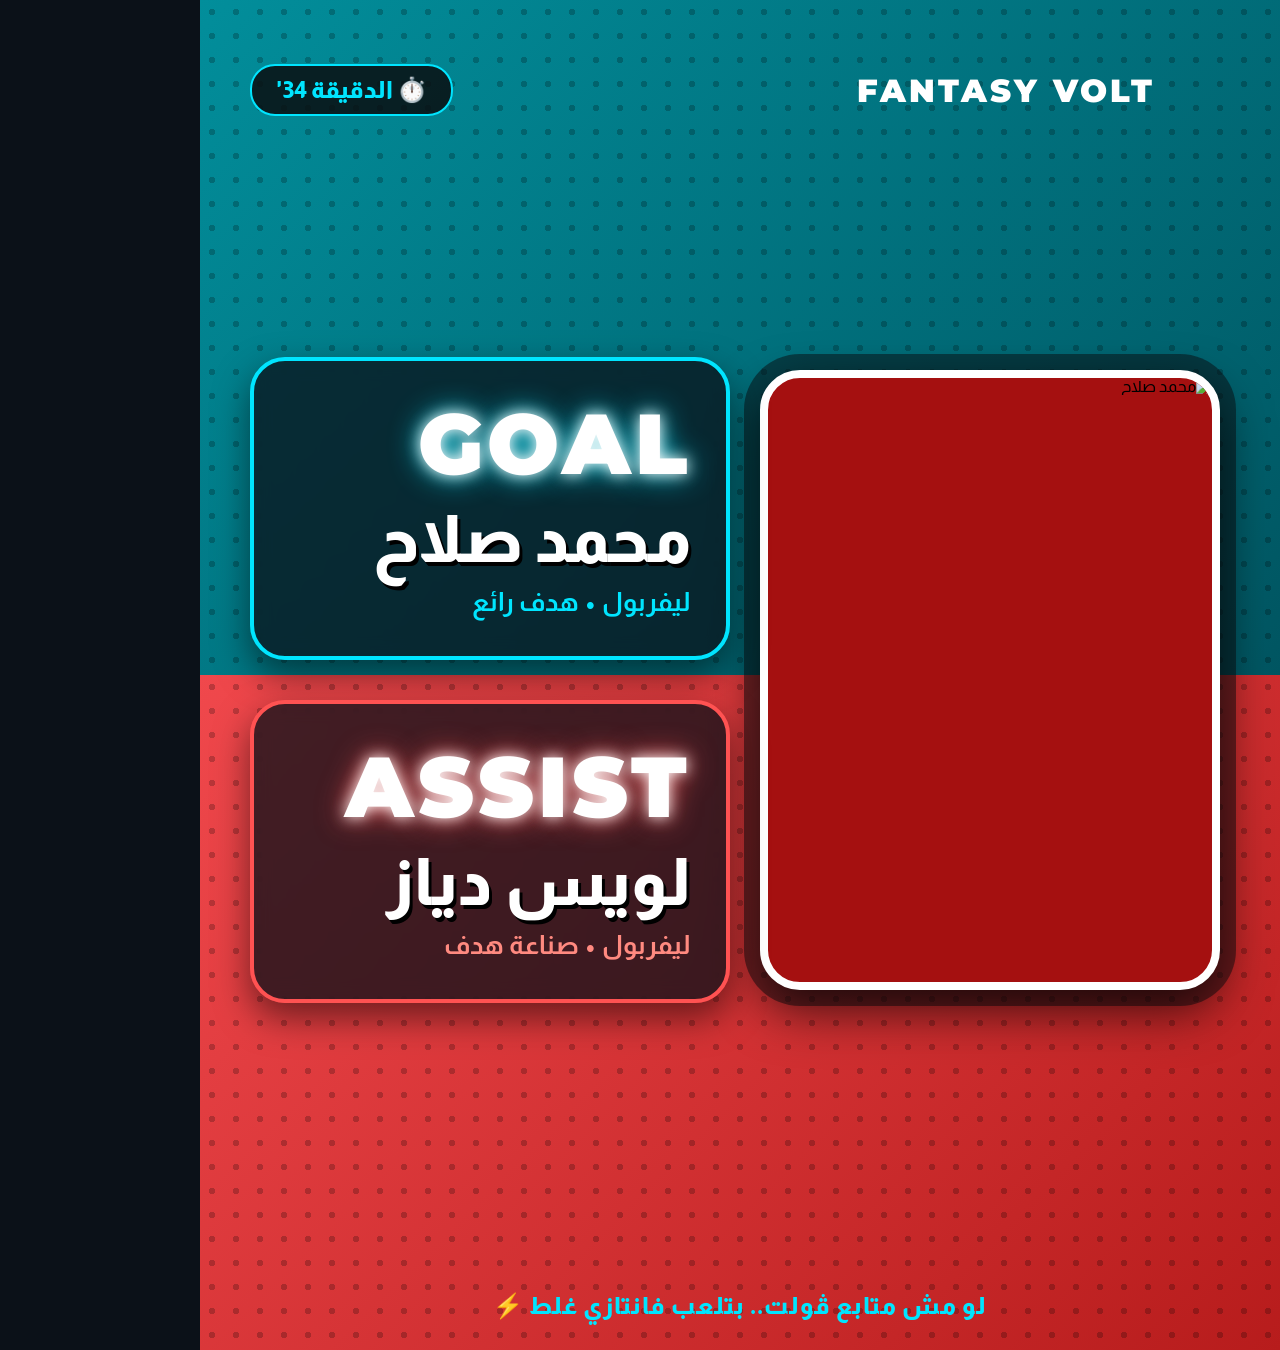
==== templates/temp_vector_goal.html @ 8c93d75e "feat: Vector-Art Goal Card system (1080x1350 Pop-Art Halftone style with player vector illustrations" ====
<!DOCTYPE html>
<html lang="ar" dir="rtl">
<head>
<meta charset="utf-8">
<style>
  @import url('https://fonts.googleapis.com/css2?family=Almarai:wght@700;800&family=Montserrat:wght@900&display=swap');
  * { box-sizing: border-box; margin: 0; padding: 0; }
  body {
    width: 1080px; height: 1350px; overflow: hidden;
    background: #0B1118; font-family: 'Almarai', sans-serif;
    position: relative; display: flex; flex-direction: column;
  }
  .bg-top {
    position: absolute; top: 0; left: 0; width: 1080px; height: 675px;
    background: linear-gradient(135deg, #028E9B 0%, #005662 100%);
  }
  .bg-bottom {
    position: absolute; bottom: 0; left: 0; width: 1080px; height: 675px;
    background: linear-gradient(135deg, #F0484C 0%, #B71C1C 100%);
  }
  .halftone {
    position: absolute; width: 100%; height: 100%;
    background-image: radial-gradient(rgba(0, 0, 0, 0.22) 20%, transparent 20%);
    background-size: 24px 24px; pointer-events: none;
  }
  .container {
    position: relative; z-index: 2; width: 1080px; height: 1350px;
    display: flex; flex-direction: column; padding: 60px 50px;
  }
  .top-brand {
    display: flex; align-items: center; justify-content: space-between;
    width: 100%; margin-bottom: 20px;
  }
  .brand-logo-wrap { display: flex; align-items: center; gap: 15px; }
  .brand-lion {
    width: 60px; height: 60px;
    background: url('file:///C:/Users/Mogz/fantasy-volt/assets/pl_lion_600.png') no-repeat center;
    background-size: contain; filter: brightness(0) invert(1);
  }
  .brand-title {
    font-family: 'Montserrat', sans-serif; font-size: 32px; font-weight: 900;
    color: #FFFFFF; letter-spacing: 3px;
  }
  .match-pill {
    background: rgba(10, 13, 16, 0.85); border: 2px solid #00E5FF;
    padding: 10px 24px; border-radius: 25px; color: #00E5FF;
    font-size: 24px; font-weight: 800;
  }
  .main-grid {
    display: flex; align-items: center; justify-content: space-between;
    margin-top: 40px; height: 1000px;
  }
  .vector-hero-container {
    width: 480px; height: 900px; display: flex;
    flex-direction: column; align-items: center; justify-content: center;
  }
  .vector-frame {
    width: 460px; height: 620px; border-radius: 40px; overflow: hidden;
    position: relative; border: 8px solid #FFFFFF;
    box-shadow: 0 20px 50px rgba(0,0,0,0.7), 0 0 0 16px rgba(10, 13, 16, 0.5);
    background: #A51010;
  }
  .vector-img { width: 100%; height: 100%; object-fit: cover; }
  .details-container {
    width: 480px; display: flex; flex-direction: column; gap: 40px;
  }
  .action-block {
    background: rgba(10, 17, 24, 0.75); backdrop-filter: blur(10px);
    border-radius: 35px; padding: 40px 35px; border: 4px solid #00E5FF;
    box-shadow: 0 15px 35px rgba(0,0,0,0.5); display: flex; flex-direction: column;
  }
  .assist-block { border-color: #FF5252; }
  .action-tag {
    font-family: 'Montserrat', sans-serif; font-size: 85px; font-weight: 900;
    color: #FFFFFF; letter-spacing: 4px; line-height: 1; margin-bottom: 15px;
    text-shadow: 0 0 15px #FFFFFF, 0 0 30px rgba(0, 229, 255, 0.9);
  }
  .assist-tag {
    text-shadow: 0 0 15px #FFFFFF, 0 0 30px rgba(255, 82, 82, 0.9);
  }
  .player-name {
    font-size: 65px; font-weight: 800; color: #FFFFFF;
    text-shadow: 3px 4px 0px #000000; line-height: 1.2;
  }
  .team-sub { font-size: 26px; font-weight: 700; color: #00E5FF; margin-top: 8px; }
  .assist-team { color: #FF8A80; }
  .footer-slogan {
    position: absolute; bottom: 30px; left: 50%;
    transform: translateX(-50%); font-size: 24px; font-weight: 800;
    color: #00E5FF; letter-spacing: 1px;
  }
</style>
</head>
<body>
  <div class="bg-top"><div class="halftone"></div></div>
  <div class="bg-bottom"><div class="halftone"></div></div>
  <div class="container">
    <div class="top-brand">
      <div class="brand-logo-wrap">
        <div class="brand-lion"></div>
        <div class="brand-title">FANTASY VOLT</div>
      </div>
      <div class="match-pill">⏱️ الدقيقة 34'</div>
    </div>
    <div class="main-grid">
      <div class="vector-hero-container">
        <div class="vector-frame">
          <img class="vector-img" src="file:///C:/Users/Mogz/fantasy-volt/assets/vectors/salah_pop.jpg" alt="محمد صلاح">
        </div>
      </div>
      <div class="details-container">
        <div class="action-block">
          <div class="action-tag">GOAL</div>
          <div class="player-name">محمد صلاح</div>
          <div class="team-sub">ليفربول • هدف رائع</div>
        </div>
        <div class="action-block assist-block">
          <div class="action-tag assist-tag">ASSIST</div>
          <div class="player-name">لويس دياز</div>
          <div class="team-sub assist-team">ليفربول • صناعة هدف</div>
        </div>
      </div>
    </div>
    <div class="footer-slogan">لو مش متابع ڤولت.. بتلعب فانتازي غلط ⚡</div>
  </div>
</body>
</html>
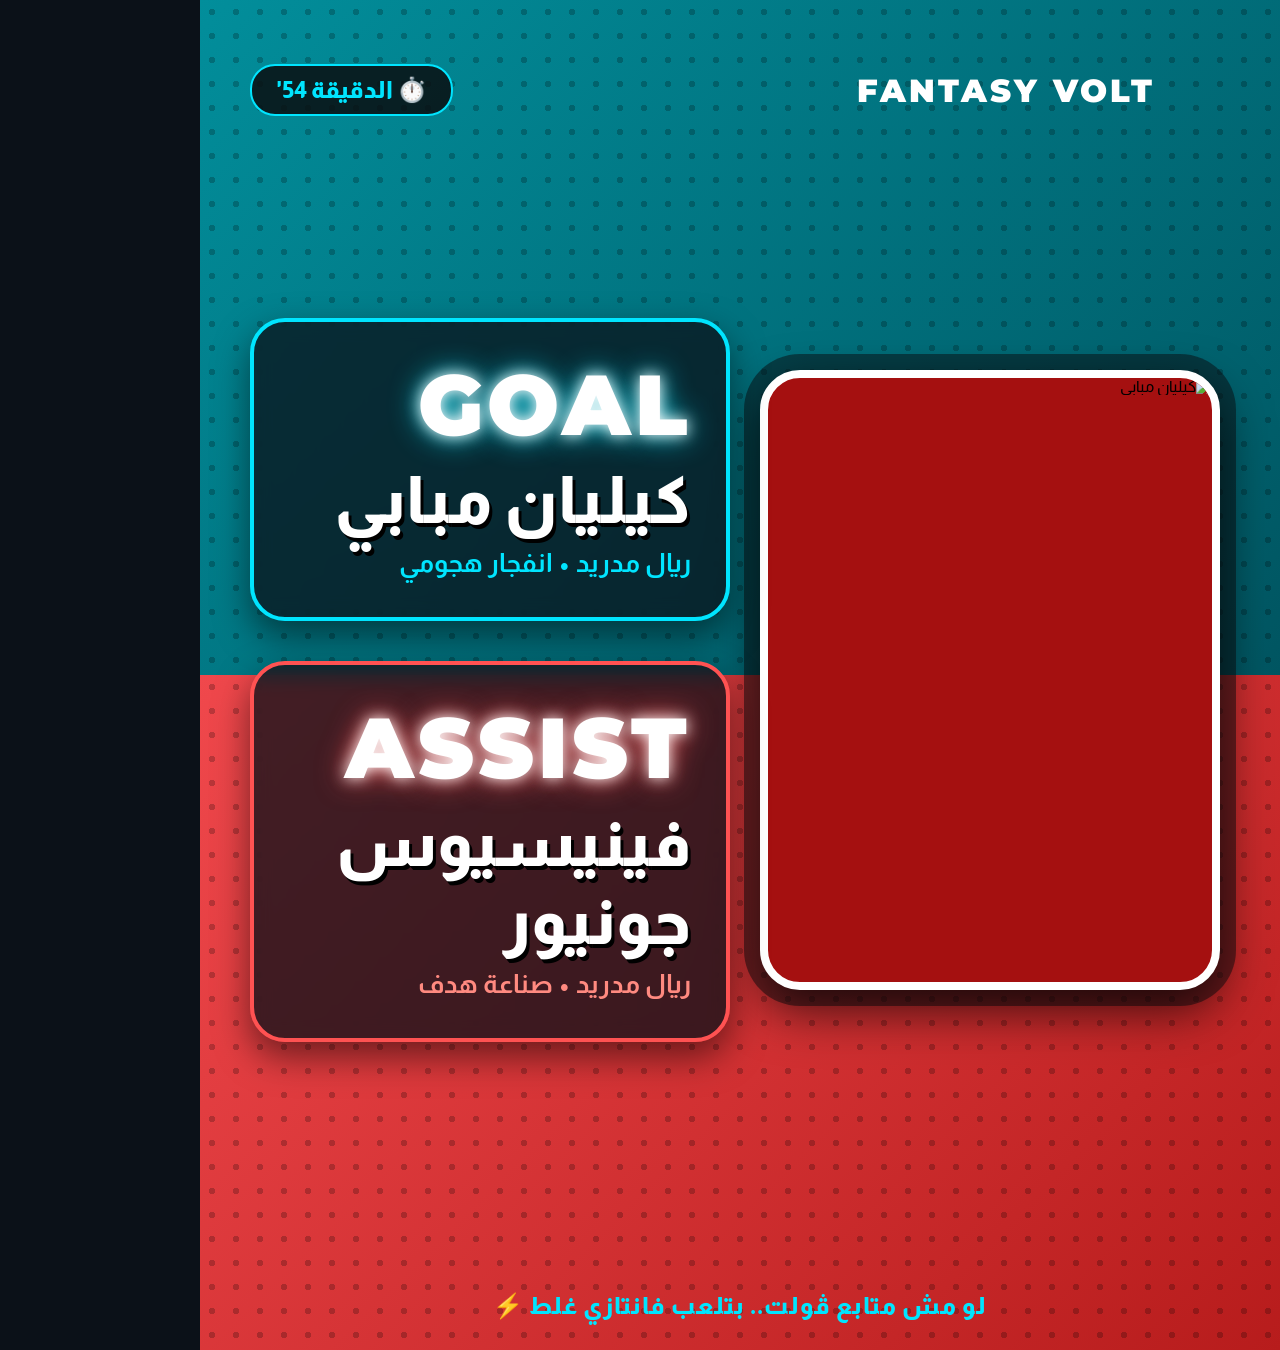
==== commit 1896f2a9: "feat: Kylian Mbappe vector cartoon asset and card generation" ====
--- a/templates/temp_vector_goal.html
+++ b/templates/temp_vector_goal.html
@@ -100,24 +100,24 @@
         <div class="brand-lion"></div>
         <div class="brand-title">FANTASY VOLT</div>
       </div>
-      <div class="match-pill">⏱️ الدقيقة 34'</div>
+      <div class="match-pill">⏱️ الدقيقة 54'</div>
     </div>
     <div class="main-grid">
       <div class="vector-hero-container">
         <div class="vector-frame">
-          <img class="vector-img" src="file:///C:/Users/Mogz/fantasy-volt/assets/vectors/salah_pop.jpg" alt="محمد صلاح">
+          <img class="vector-img" src="file:///C:/Users/Mogz/fantasy-volt/assets/vectors/mbappe_transparent.png" alt="كيليان مبابي">
         </div>
       </div>
       <div class="details-container">
         <div class="action-block">
           <div class="action-tag">GOAL</div>
-          <div class="player-name">محمد صلاح</div>
-          <div class="team-sub">ليفربول • هدف رائع</div>
+          <div class="player-name">كيليان مبابي</div>
+          <div class="team-sub">ريال مدريد • انفجار هجومي</div>
         </div>
         <div class="action-block assist-block">
           <div class="action-tag assist-tag">ASSIST</div>
-          <div class="player-name">لويس دياز</div>
-          <div class="team-sub assist-team">ليفربول • صناعة هدف</div>
+          <div class="player-name">فينيسيوس جونيور</div>
+          <div class="team-sub assist-team">ريال مدريد • صناعة هدف</div>
         </div>
       </div>
     </div>
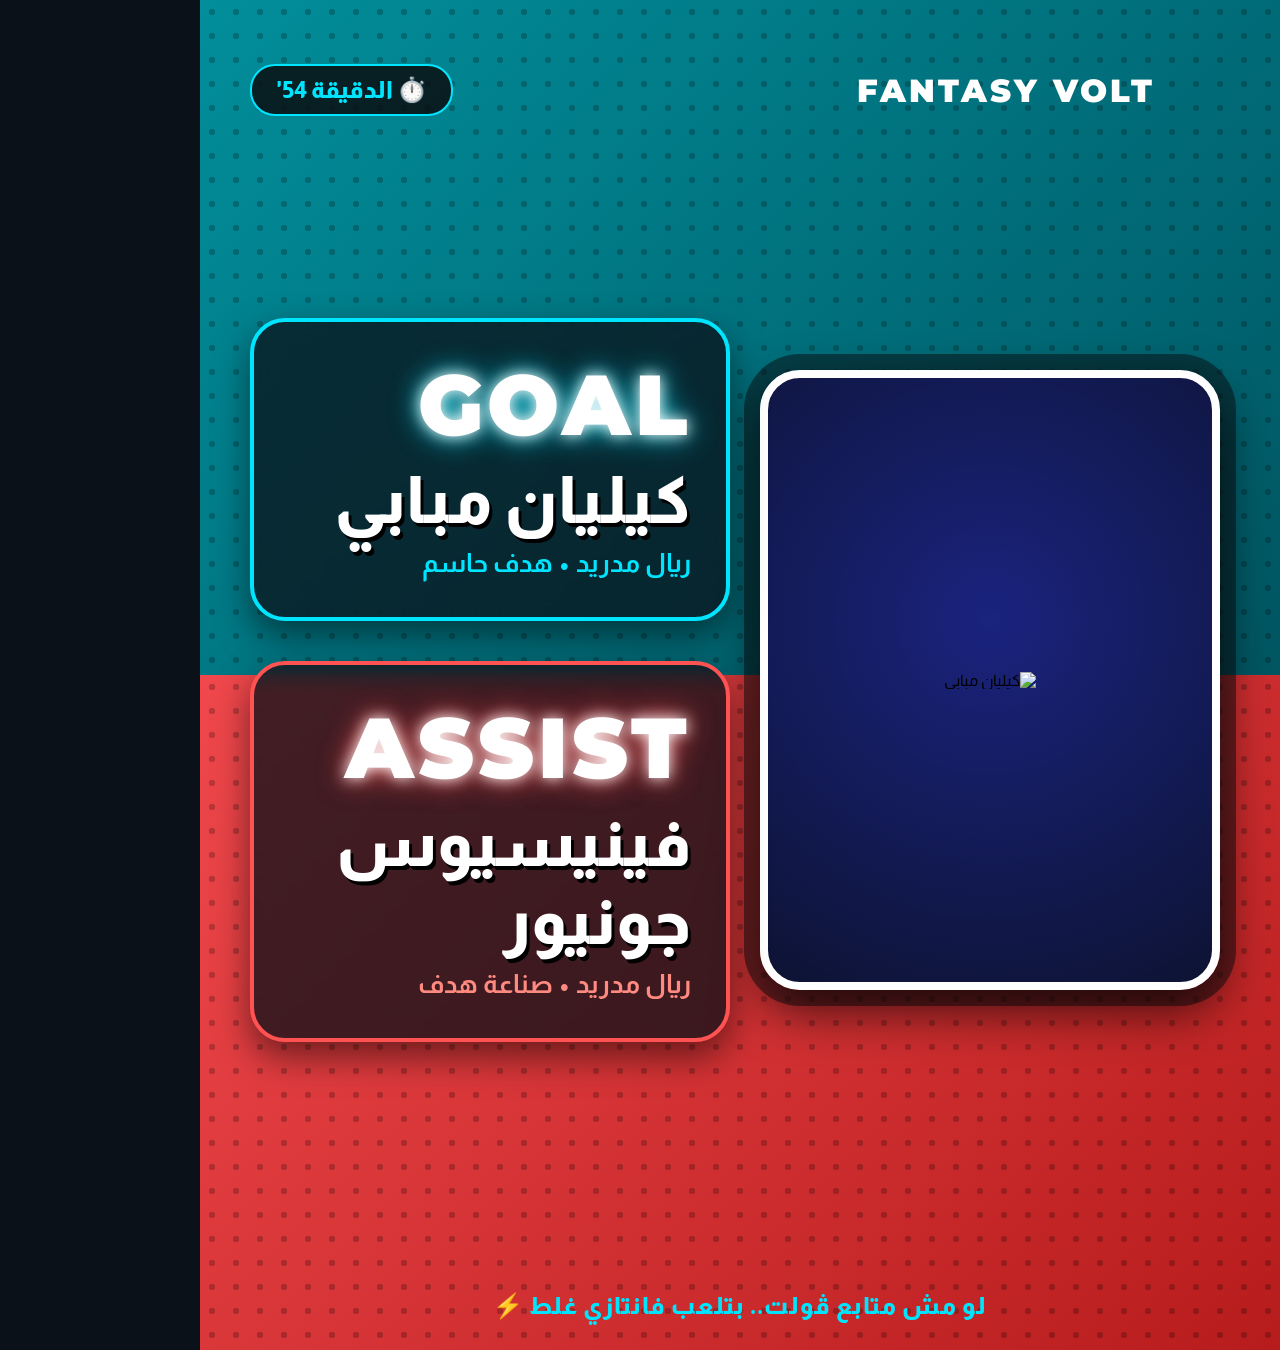
==== commit 6b15645e: "feat: smart dual-mode goal card (superstar pop-art vector vs ordinary pure typography no-photo)" ====
--- a/templates/temp_vector_goal.html
+++ b/templates/temp_vector_goal.html
@@ -58,9 +58,10 @@
     width: 460px; height: 620px; border-radius: 40px; overflow: hidden;
     position: relative; border: 8px solid #FFFFFF;
     box-shadow: 0 20px 50px rgba(0,0,0,0.7), 0 0 0 16px rgba(10, 13, 16, 0.5);
-    background: #A51010;
+    background: radial-gradient(circle at 50% 40%, #1A237E 0%, #0D1333 100%);
+    display: flex; align-items: center; justify-content: center;
   }
-  .vector-img { width: 100%; height: 100%; object-fit: cover; }
+  .vector-img { max-width: 95%; max-height: 95%; object-fit: contain; }
   .details-container {
     width: 480px; display: flex; flex-direction: column; gap: 40px;
   }
@@ -112,7 +113,7 @@
         <div class="action-block">
           <div class="action-tag">GOAL</div>
           <div class="player-name">كيليان مبابي</div>
-          <div class="team-sub">ريال مدريد • انفجار هجومي</div>
+          <div class="team-sub">ريال مدريد • هدف حاسم</div>
         </div>
         <div class="action-block assist-block">
           <div class="action-tag assist-tag">ASSIST</div>
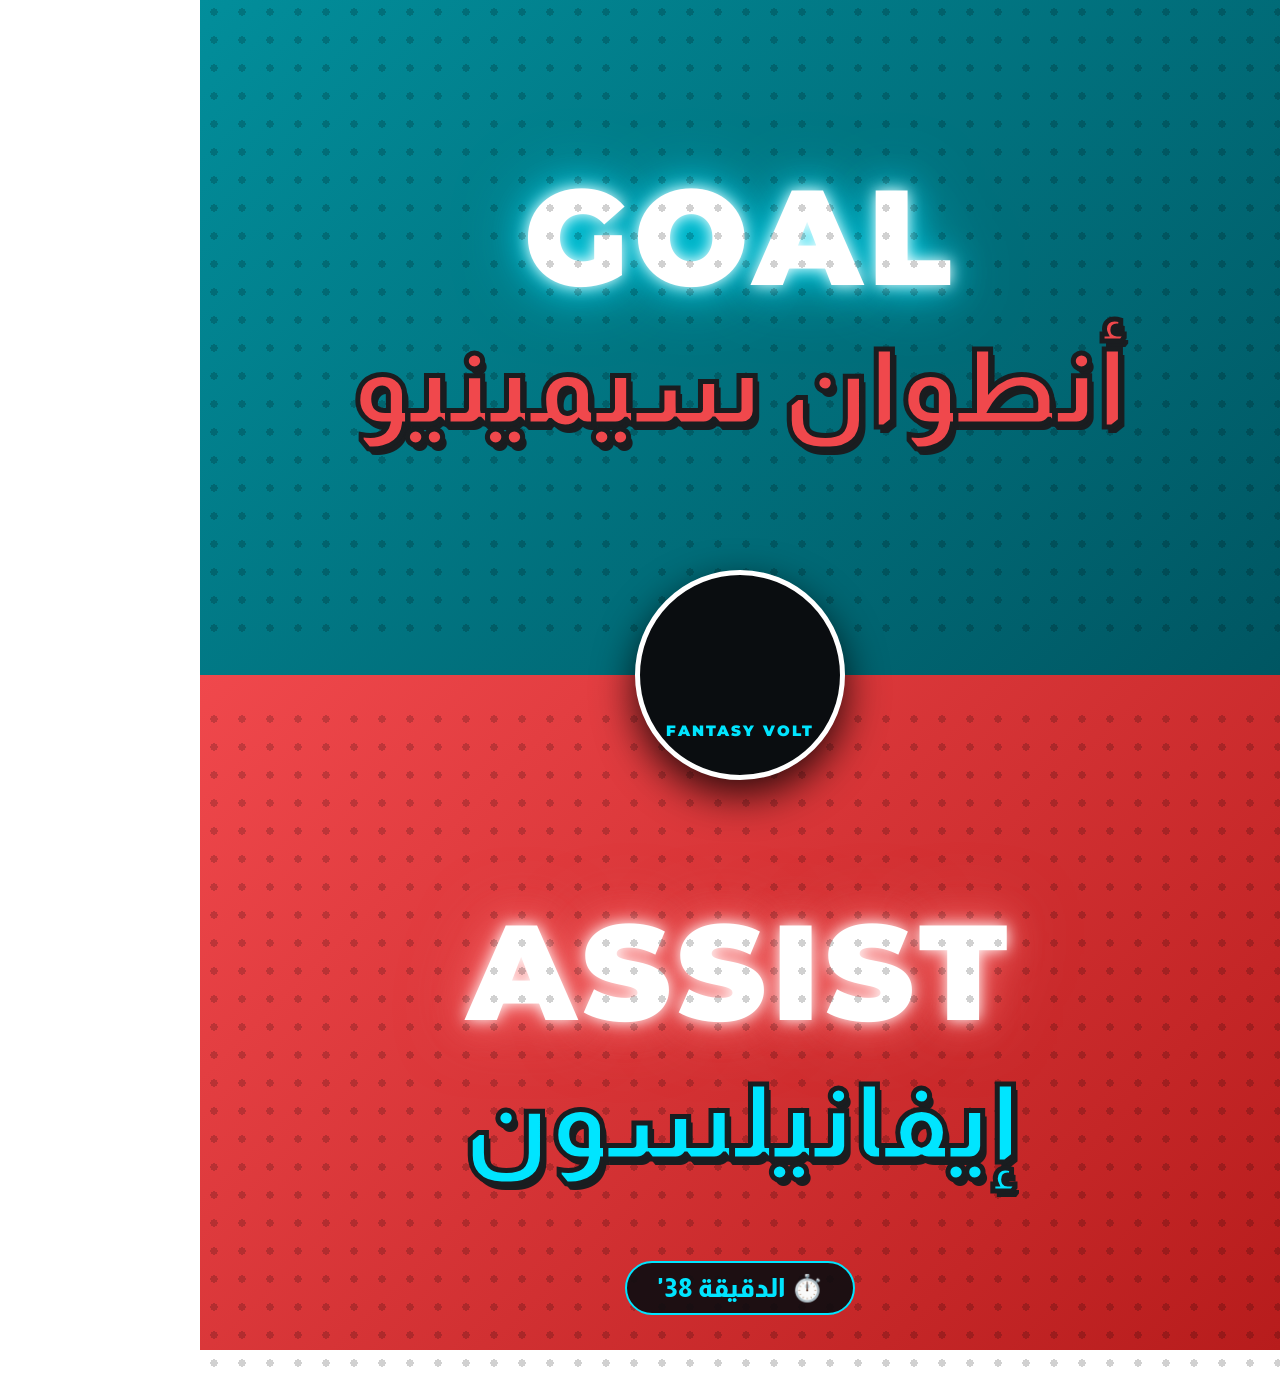
==== commit 10b86809: "feat: complete realistic automated pipeline (player photo fetching, pop-art vectorizer, ordinary pur" ====
--- a/templates/temp_vector_goal.html
+++ b/templates/temp_vector_goal.html
@@ -7,122 +7,85 @@
   * { box-sizing: border-box; margin: 0; padding: 0; }
   body {
     width: 1080px; height: 1350px; overflow: hidden;
-    background: #0B1118; font-family: 'Almarai', sans-serif;
-    position: relative; display: flex; flex-direction: column;
+    font-family: 'Almarai', sans-serif; position: relative;
+    display: flex; flex-direction: column;
   }
-  .bg-top {
-    position: absolute; top: 0; left: 0; width: 1080px; height: 675px;
+  .top-half {
+    width: 1080px; height: 675px;
     background: linear-gradient(135deg, #028E9B 0%, #005662 100%);
+    display: flex; flex-direction: column; align-items: center; justify-content: center;
+    padding-bottom: 60px; position: relative;
   }
-  .bg-bottom {
-    position: absolute; bottom: 0; left: 0; width: 1080px; height: 675px;
+  .bottom-half {
+    width: 1080px; height: 675px;
     background: linear-gradient(135deg, #F0484C 0%, #B71C1C 100%);
+    display: flex; flex-direction: column; align-items: center; justify-content: center;
+    padding-top: 60px; position: relative;
   }
   .halftone {
     position: absolute; width: 100%; height: 100%;
-    background-image: radial-gradient(rgba(0, 0, 0, 0.22) 20%, transparent 20%);
-    background-size: 24px 24px; pointer-events: none;
+    background-image: radial-gradient(rgba(0, 0, 0, 0.18) 18%, transparent 18%);
+    background-size: 28px 28px; pointer-events: none;
   }
-  .container {
-    position: relative; z-index: 2; width: 1080px; height: 1350px;
-    display: flex; flex-direction: column; padding: 60px 50px;
+  .english-tag {
+    font-family: 'Montserrat', sans-serif; font-size: 135px; font-weight: 900;
+    color: #FFFFFF; letter-spacing: 6px; line-height: 1; margin-bottom: 25px;
+    text-shadow: 0 0 15px #FFFFFF, 0 0 35px rgba(0, 229, 255, 0.95), 0 0 70px rgba(0, 229, 255, 0.6);
   }
-  .top-brand {
-    display: flex; align-items: center; justify-content: space-between;
-    width: 100%; margin-bottom: 20px;
+  .assist-tag {
+    text-shadow: 0 0 15px #FFFFFF, 0 0 35px rgba(255, 120, 120, 0.95), 0 0 70px rgba(255, 120, 120, 0.6);
   }
-  .brand-logo-wrap { display: flex; align-items: center; gap: 15px; }
-  .brand-lion {
-    width: 60px; height: 60px;
+  .player-name-top {
+    font-size: 105px; font-weight: 800; color: #F0484C;
+    -webkit-text-stroke: 5px #1A1D20; text-shadow: 4px 6px 0px #1A1D20;
+    z-index: 2;
+  }
+  .player-name-bottom {
+    font-size: 105px; font-weight: 800; color: #00E5FF;
+    -webkit-text-stroke: 5px #1A1D20; text-shadow: 4px 6px 0px #1A1D20;
+    z-index: 2;
+  }
+  .center-badge {
+    position: absolute; top: 50%; left: 50%; transform: translate(-50%, -50%);
+    width: 210px; height: 210px; background: #0A0D10; border-radius: 50%;
+    border: 5px solid #FFFFFF; box-shadow: 0 15px 40px rgba(0,0,0,0.8);
+    display: flex; flex-direction: column; align-items: center; justify-content: center;
+    z-index: 10;
+  }
+  .badge-lion {
+    width: 105px; height: 105px;
     background: url('file:///C:/Users/Mogz/fantasy-volt/assets/pl_lion_600.png') no-repeat center;
     background-size: contain; filter: brightness(0) invert(1);
   }
-  .brand-title {
-    font-family: 'Montserrat', sans-serif; font-size: 32px; font-weight: 900;
-    color: #FFFFFF; letter-spacing: 3px;
+  .badge-txt {
+    font-family: 'Montserrat', sans-serif; font-size: 15px; font-weight: 900;
+    color: #00E5FF; letter-spacing: 2px; margin-top: 5px;
   }
-  .match-pill {
-    background: rgba(10, 13, 16, 0.85); border: 2px solid #00E5FF;
-    padding: 10px 24px; border-radius: 25px; color: #00E5FF;
-    font-size: 24px; font-weight: 800;
-  }
-  .main-grid {
-    display: flex; align-items: center; justify-content: space-between;
-    margin-top: 40px; height: 1000px;
-  }
-  .vector-hero-container {
-    width: 480px; height: 900px; display: flex;
-    flex-direction: column; align-items: center; justify-content: center;
-  }
-  .vector-frame {
-    width: 460px; height: 620px; border-radius: 40px; overflow: hidden;
-    position: relative; border: 8px solid #FFFFFF;
-    box-shadow: 0 20px 50px rgba(0,0,0,0.7), 0 0 0 16px rgba(10, 13, 16, 0.5);
-    background: radial-gradient(circle at 50% 40%, #1A237E 0%, #0D1333 100%);
-    display: flex; align-items: center; justify-content: center;
-  }
-  .vector-img { max-width: 95%; max-height: 95%; object-fit: contain; }
-  .details-container {
-    width: 480px; display: flex; flex-direction: column; gap: 40px;
-  }
-  .action-block {
-    background: rgba(10, 17, 24, 0.75); backdrop-filter: blur(10px);
-    border-radius: 35px; padding: 40px 35px; border: 4px solid #00E5FF;
-    box-shadow: 0 15px 35px rgba(0,0,0,0.5); display: flex; flex-direction: column;
-  }
-  .assist-block { border-color: #FF5252; }
-  .action-tag {
-    font-family: 'Montserrat', sans-serif; font-size: 85px; font-weight: 900;
-    color: #FFFFFF; letter-spacing: 4px; line-height: 1; margin-bottom: 15px;
-    text-shadow: 0 0 15px #FFFFFF, 0 0 30px rgba(0, 229, 255, 0.9);
-  }
-  .assist-tag {
-    text-shadow: 0 0 15px #FFFFFF, 0 0 30px rgba(255, 82, 82, 0.9);
-  }
-  .player-name {
-    font-size: 65px; font-weight: 800; color: #FFFFFF;
-    text-shadow: 3px 4px 0px #000000; line-height: 1.2;
-  }
-  .team-sub { font-size: 26px; font-weight: 700; color: #00E5FF; margin-top: 8px; }
-  .assist-team { color: #FF8A80; }
-  .footer-slogan {
-    position: absolute; bottom: 30px; left: 50%;
-    transform: translateX(-50%); font-size: 24px; font-weight: 800;
-    color: #00E5FF; letter-spacing: 1px;
+  .minute-pill {
+    position: absolute; bottom: 35px;
+    background: rgba(10, 13, 16, 0.9); border: 2px solid #00E5FF;
+    padding: 10px 30px; border-radius: 30px; color: #00E5FF;
+    font-size: 26px; font-weight: 800;
   }
 </style>
 </head>
 <body>
-  <div class="bg-top"><div class="halftone"></div></div>
-  <div class="bg-bottom"><div class="halftone"></div></div>
-  <div class="container">
-    <div class="top-brand">
-      <div class="brand-logo-wrap">
-        <div class="brand-lion"></div>
-        <div class="brand-title">FANTASY VOLT</div>
-      </div>
-      <div class="match-pill">⏱️ الدقيقة 54'</div>
-    </div>
-    <div class="main-grid">
-      <div class="vector-hero-container">
-        <div class="vector-frame">
-          <img class="vector-img" src="file:///C:/Users/Mogz/fantasy-volt/assets/vectors/mbappe_transparent.png" alt="كيليان مبابي">
-        </div>
-      </div>
-      <div class="details-container">
-        <div class="action-block">
-          <div class="action-tag">GOAL</div>
-          <div class="player-name">كيليان مبابي</div>
-          <div class="team-sub">ريال مدريد • هدف حاسم</div>
-        </div>
-        <div class="action-block assist-block">
-          <div class="action-tag assist-tag">ASSIST</div>
-          <div class="player-name">فينيسيوس جونيور</div>
-          <div class="team-sub assist-team">ريال مدريد • صناعة هدف</div>
-        </div>
-      </div>
-    </div>
-    <div class="footer-slogan">لو مش متابع ڤولت.. بتلعب فانتازي غلط ⚡</div>
+  <div class="top-half">
+    <div class="halftone"></div>
+    <div class="english-tag">GOAL</div>
+    <div class="player-name-top">أنطوان سيمينيو</div>
+  </div>
+  
+  <div class="center-badge">
+    <div class="badge-lion"></div>
+    <div class="badge-txt">FANTASY VOLT</div>
+  </div>
+  
+  <div class="bottom-half">
+    <div class="halftone"></div>
+    <div class="english-tag assist-tag">ASSIST</div>
+    <div class="player-name-bottom">إيفانيلسون</div>
+    <div class="minute-pill">⏱️ الدقيقة 38'</div>
   </div>
 </body>
 </html>
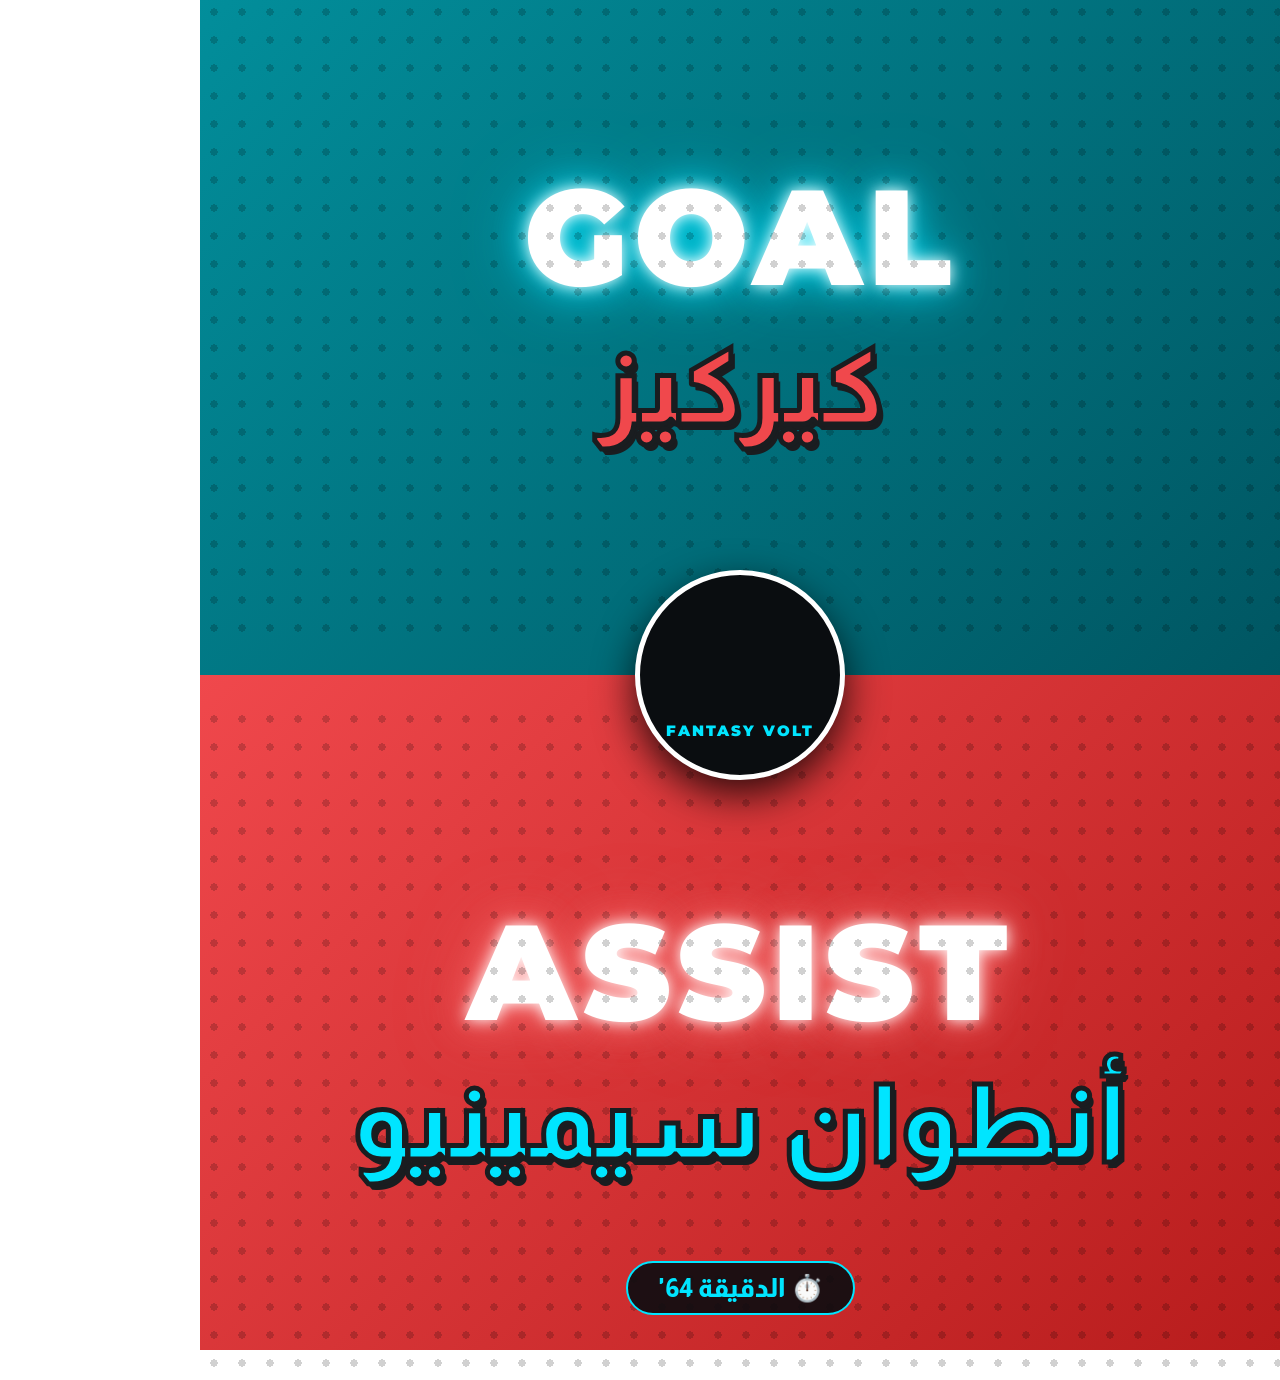
==== commit fa611b03: "feat: mega news engine v2.0 — multi-source aggregator with images, dedup, source diversity, smart ca" ====
--- a/templates/temp_vector_goal.html
+++ b/templates/temp_vector_goal.html
@@ -73,7 +73,7 @@
   <div class="top-half">
     <div class="halftone"></div>
     <div class="english-tag">GOAL</div>
-    <div class="player-name-top">أنطوان سيمينيو</div>
+    <div class="player-name-top">كيركيز</div>
   </div>
   
   <div class="center-badge">
@@ -84,8 +84,8 @@
   <div class="bottom-half">
     <div class="halftone"></div>
     <div class="english-tag assist-tag">ASSIST</div>
-    <div class="player-name-bottom">إيفانيلسون</div>
-    <div class="minute-pill">⏱️ الدقيقة 38'</div>
+    <div class="player-name-bottom">أنطوان سيمينيو</div>
+    <div class="minute-pill">⏱️ الدقيقة 64'</div>
   </div>
 </body>
 </html>
